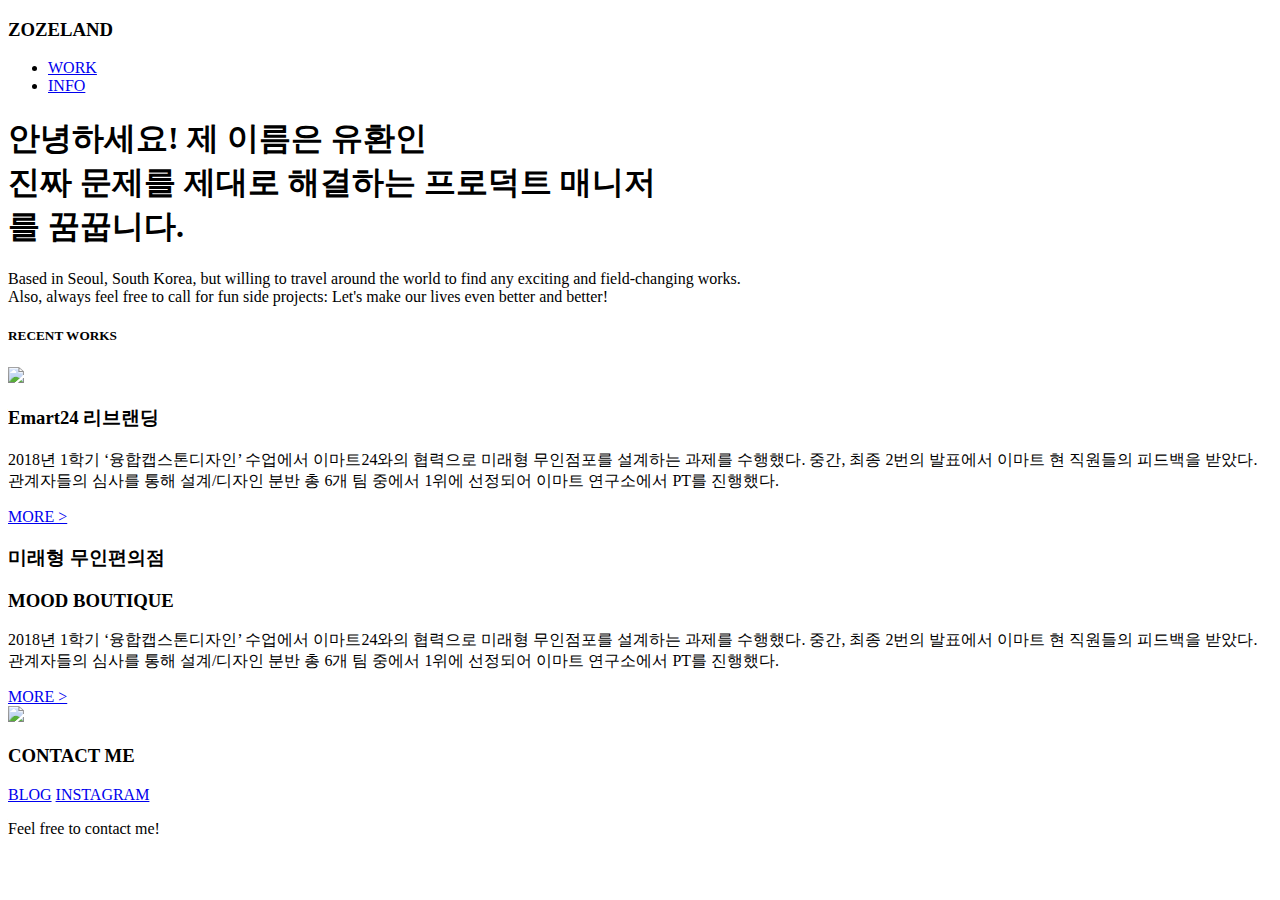
==== index.html @ daed5571 "index.html, css스타일 추가" ====
<!DOCTYPE html>
<html lang="ㅏㅐ">
<head>
    <meta charset="UTF-8">
    <meta name="viewport" content="width=device-width, initial-scale=1.0">
    <title>PORTFOLIO</title>

    <link rel="stylesheet" type="text/css" href="style.css">
    
    <link href="https://fonts.googleapis.com/css2?family=Montserrat:ital,wght@0,200;0,400;0,500;0,600;0,800;0,900;1,200;1,400;1,500;1,600;1,800;1,900&display=swap" rel="stylesheet">
    <link href="https://fonts.googleapis.com/css2?family=Noto+Sans+KR:wght@100;300;400;500;700;900&display=swap" rel="stylesheet">
</head>

<body>
    
    <div class="frame">

        <nav class="navigator">
            <h3 class="site-name">ZOZELAND</h3>
            <ul>
                <li><a class="nav-menu" href="index.html">WORK</a></li>
                <li><a class="nav-menu" href="info.html">INFO</a></li>
            </ul>
        </nav>
        

        <div class="dashboard">
            <h1 class="korean-comment">안녕하세요! 제 이름은 <a class="sample">유환인</a> <br> 
                <a class="highlight type1">진짜 문제</a>를 <a class="highlight type2">제대로</a> 해결하는 <a class="highlight type3">프로덕트 매니저</a><br>를 꿈꿉니다.</h1>

            <p class="english-comment">Based in Seoul, South Korea, but willing to travel around the world to find any exciting and field-changing works.<br>Also, always feel free to call for fun side projects: Let's make our lives even better and better!</p>

        </div>

        <h5 class="recent-menu">RECENT WORKS</h5>

        <div class="recent-works">
            <div class="article" id="arti1">
                <img class="thumbnail" id="thumb1" src="thumbnail1.png">
                <div class="article-info">
                    <h3 class="article-name" id="name1">Emart24 리브랜딩</h3>
                    <p class="article-comment">2018년 1학기 ‘융합캡스톤디자인’ 수업에서 이마트24와의 협력으로 미래형 무인점포를 설계하는 과제를 수행했다. 중간, 최종 2번의 발표에서 이마트 현 직원들의 피드백을 받았다. 관계자들의 심사를 통해 설계/디자인 분반 총 6개 팀 중에서 1위에 선정되어 이마트 연구소에서 PT를 진행했다.
                    </p>
                    <a class="more" href="https://developer.mozilla.org/ko/docs/Web/CSS/float" target="_blank">MORE ></a>
                </div>
            </div>

            <div class="article" id="arti2">
                <div class="article-info">
                    <h3 class="article-name" id="name2-1">미래형 무인편의점</h3>
                    <h3 class="article-name" id="name2-2">MOOD BOUTIQUE</h3>
                    <p class="article-comment" id="comment2">2018년 1학기 ‘융합캡스톤디자인’ 수업에서 이마트24와의 협력으로 미래형 무인점포를 설계하는 과제를 수행했다. 중간, 최종 2번의 발표에서 이마트 현 직원들의 피드백을 받았다. 관계자들의 심사를 통해 설계/디자인 분반 총 6개 팀 중에서 1위에 선정되어 이마트 연구소에서 PT를 진행했다.
                    </p>
                    <a class="more" href="https://developer.mozilla.org/ko/docs/Web/CSS/float">MORE ></a>
                </div>
                <img class="thumbnail" id="thumb2" src="thumbnail1.png">
            </div>


        </div>




        <footer class="footer">
            <h3 class="contact">CONTACT ME</h3>
            <div class="links">
                <a class="blog" href="https://zozeland.tistory.com/">BLOG</a>
                <a class="instagram" href="https://www.instagram.com/a_i_siteru/">INSTAGRAM</a>
            </div>
            <p>Feel free to contact me!</p>
        </footer>


    </div>


</body>
</html>
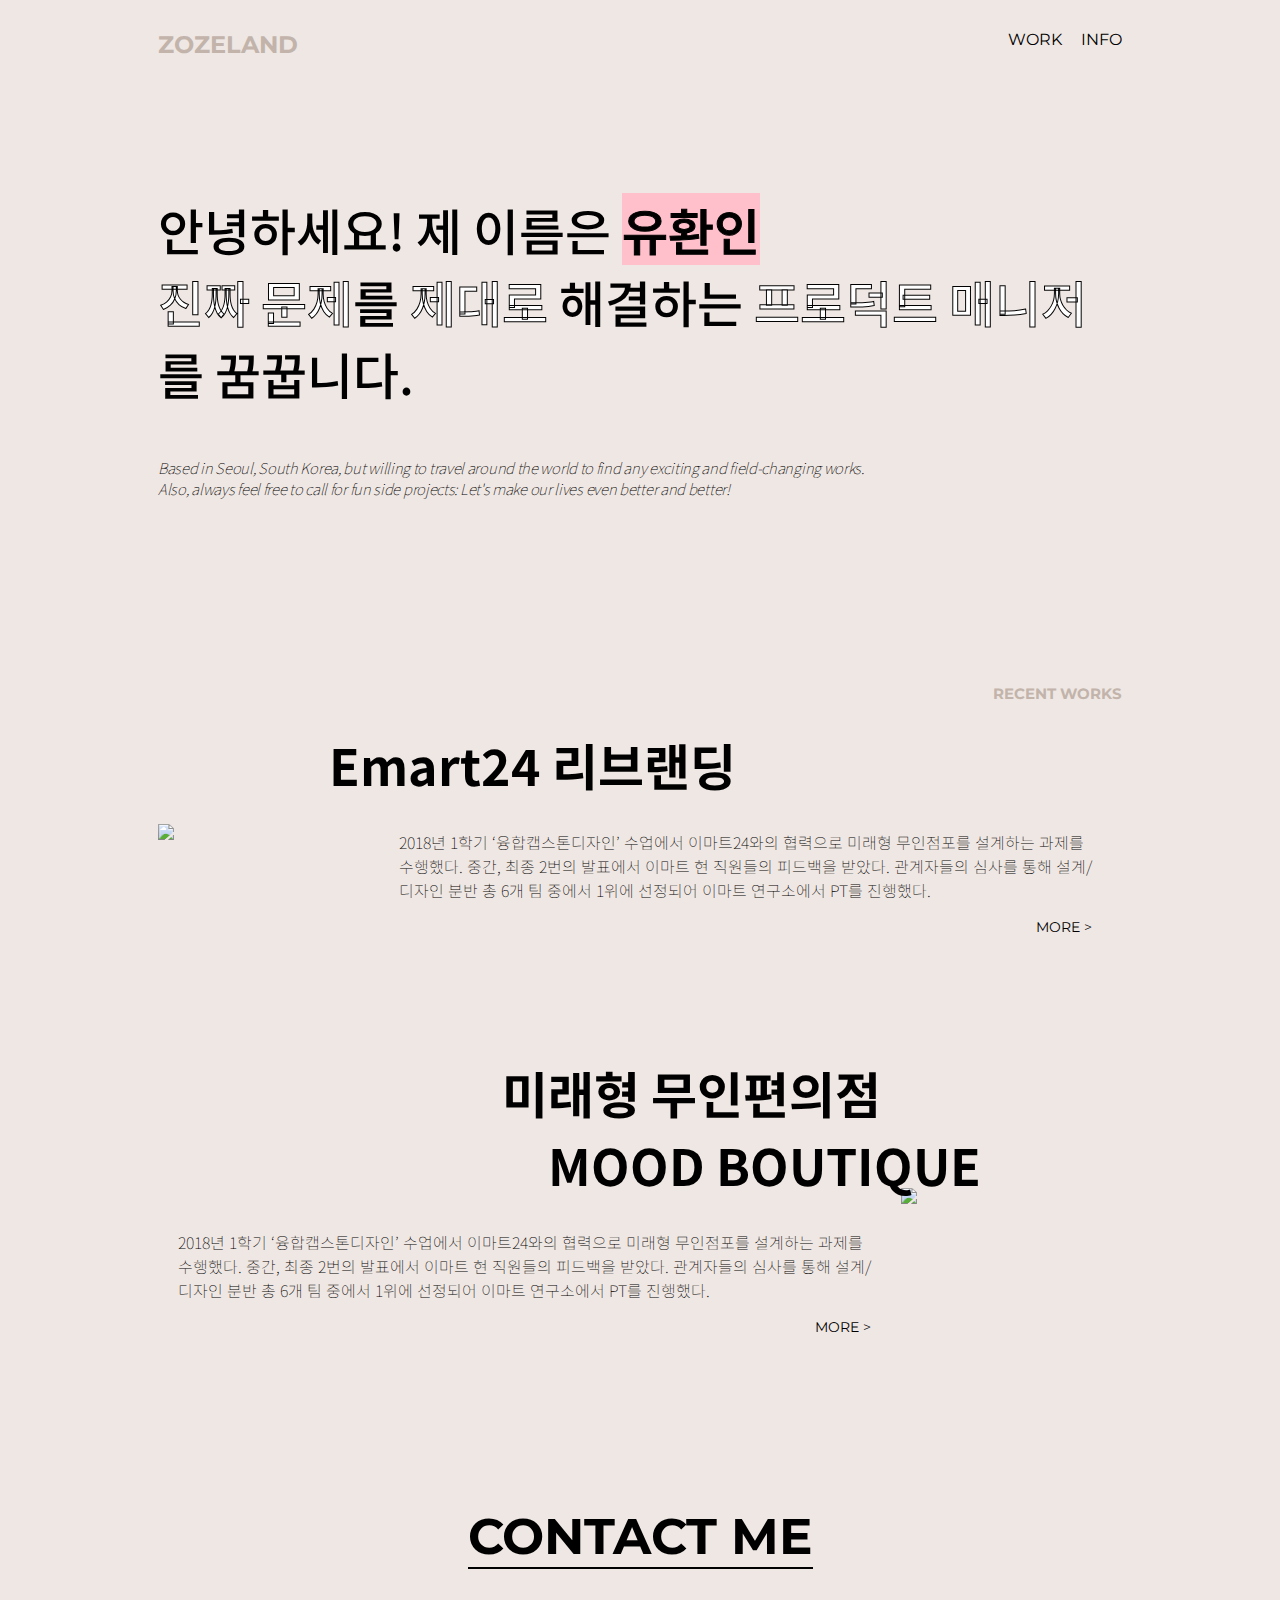
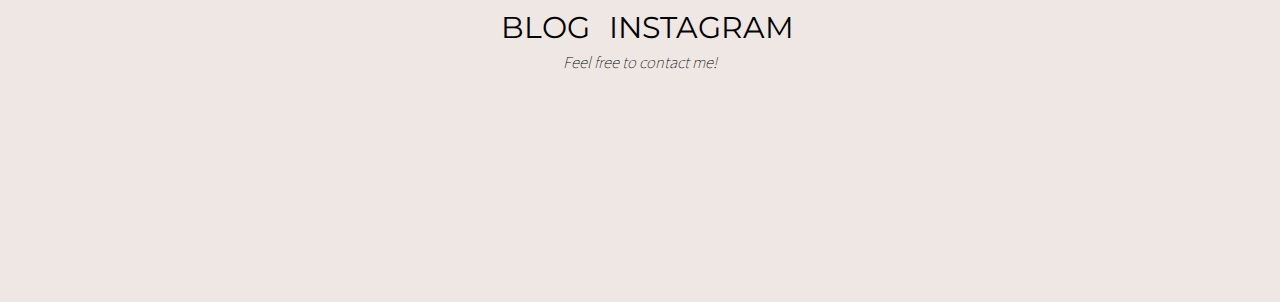
==== commit fba772c3: "style.css경로 수정" ====
--- a/index.html
+++ b/index.html
@@ -5,7 +5,7 @@
     <meta name="viewport" content="width=device-width, initial-scale=1.0">
     <title>PORTFOLIO</title>
 
-    <link rel="stylesheet" type="text/css" href="style.css">
+    <link rel="stylesheet" type="text/css" href="/style/style.css">
     
     <link href="https://fonts.googleapis.com/css2?family=Montserrat:ital,wght@0,200;0,400;0,500;0,600;0,800;0,900;1,200;1,400;1,500;1,600;1,800;1,900&display=swap" rel="stylesheet">
     <link href="https://fonts.googleapis.com/css2?family=Noto+Sans+KR:wght@100;300;400;500;700;900&display=swap" rel="stylesheet">
--- a/style/style.css
+++ b/style/style.css
@@ -0,0 +1,371 @@
+body{
+    background-color: #EFE7E3;
+}
+
+.frame{
+    margin: 30px 150px;
+    display: flex;
+    flex-direction: column;
+}
+
+
+/*navigator*/
+
+.navigator{
+    display: flex;
+    flex-direction: row;
+    justify-content: space-between;
+}
+
+li{
+    display: inline;
+    align-self: center;
+    margin:0;
+    margin-left: 15px;
+}
+
+ul{
+    margin:0;
+}
+
+.site-name{
+    margin:0;
+    font-family: 'Montserrat', sans-serif;
+    font-size: 24px;
+    color: #C2B4AB;
+}
+
+.nav-menu{
+    font-family: 'Montserrat', sans-serif;
+    font-weight: 400;
+    font-size: 16px;
+}
+
+a{
+    color: black;
+    text-decoration: none;
+}
+
+a:hover{
+    color: white;
+    transition: 0.3s;
+}
+
+
+/*dashboard*/
+
+
+.dashboard{
+    display: flex;
+    flex-direction: column;
+    margin-top: 100px;
+    margin-bottom: 70px;
+}
+
+.korean-comment{
+    font-family: 'Noto Sans KR', sans-serif;
+    font-weight: 500;
+    font-size: 50px;
+}
+
+.sample{
+    background-color: pink;
+    -webkit-text-stroke: 1px black;
+}
+
+.sample:hover{
+    background-color: transparent;
+    color: white;
+    -webkit-text-stroke: 1px black;
+    transition: none;
+}
+
+.highlight{
+    color: white;
+    -webkit-text-stroke: 1px black;
+}
+
+.highlight:hover{
+    background-color: pink;
+    color: black;
+    transition: none;
+}
+
+.type1:hover{
+    background-color: yellowgreen;
+}
+
+.type2:hover{
+    background-color: skyblue;
+}
+
+.type3:hover{
+    background-color: orange;
+}
+
+.english-comment{
+    font-family: 'Noto Sans KR', sans-serif;
+    font-weight: 100;
+    font-size: 15px;
+    font-style: italic;
+
+    letter-spacing: -0.3px;
+}
+
+
+/*recent works*/
+
+.recent-menu{
+    font-family: 'Montserrat', sans-serif;
+    font-size: 15px;
+    font-weight: 700;
+    color: #C2B4AB;
+    
+    text-align: right;
+    margin-top: 100px;
+}
+
+
+
+/*footer*/
+
+
+.footer{
+    display: flex;
+    flex-direction: column;
+    align-items: center;
+    margin-bottom: 200px;
+}
+
+.contact{
+    font-family: 'Montserrat', sans-serif;
+    font-size: 50px;
+    font-weight: 700;
+    color: black;
+    margin-bottom: 40px;
+    border-bottom: 2px solid black;
+}
+
+.links>a{
+    font-family: 'Montserrat', sans-serif;
+    font-size: 30px;
+    font-weight: 400;
+    margin-left: 15px;
+}
+
+.footer>p{
+    font-family: 'Noto Sans KR', sans-serif;
+    font-weight: 100;
+    font-size: 15px;
+    font-style: italic;
+    margin: 0;
+    margin-top: 5px;
+}
+
+
+
+
+/* INFO Section*/
+
+
+/*profile-section*/
+
+.profile-section{
+    display: flex;
+    flex-direction: row;
+    justify-content: center;
+    align-items: flex-start;
+
+    margin: 100px 100px;
+}
+
+
+#profile-picture{
+    width: 400px;
+    margin-right: 60px;
+}
+
+.introduction>h2{
+    margin: 0px;
+    font-family: 'Montserrat', sans-serif;
+    font-size: 35px;
+}
+
+.introduction>p{
+    font-family: 'Noto Sans KR', sans-serif;
+    font-weight: 300;
+    font-size: 16px;
+
+    margin-bottom: 40px;
+}
+
+#capability{
+    font-family: 'Montserrat', sans-serif;
+    font-weight: 400;
+    font-size: 20px;
+    font-style: italic;
+
+    line-height: 30px;
+}
+
+
+/*value section*/
+
+.value-menu{
+    font-family: 'Montserrat', sans-serif;
+    font-size: 35px;
+    margin: 30px 100px;
+}
+
+.value-section{
+    display: flex;
+    flex-direction: column;
+    justify-content: flex-start;
+    align-content: center;
+    margin: 100px 150px;
+    margin-top: 20px;
+}
+
+.value{
+    display: flex;
+    flex-direction: row;
+    margin-bottom: 40px;
+    align-items: center;
+
+}
+
+
+.value-icon{
+    width: 100px;
+    height: 100px;
+
+    border: 2px solid #C2B4AB;
+    border-radius: 100px;
+    padding: 15px;
+}
+
+.value-intro{
+    margin-left: 30px;
+}
+
+
+.value-name{
+    font-family: 'Montserrat', sans-serif;
+    font-weight: 700px;
+    margin-top: 0px;
+    margin-bottom: 10px;
+}
+
+.value-exp{
+    font-family: 'Noto Sans KR', sans-serif;
+    font-weight: 300;
+    font-size: 16px;
+
+    margin: 0px;
+}
+
+
+
+
+/*footer section*/
+
+.footer-comment{
+    text-align: center;
+}
+
+
+a[title="Freepik"]:hover{
+    color: black;
+    text-decoration: underline;
+}
+
+a[title="Flaticon"]:hover{
+    color: black;
+    text-decoration: underline;
+}
+
+
+/* RECENT WORKS */
+
+.recent-works{
+    display: flex;
+    flex-direction: column;
+}
+
+.article{
+    display: flex;
+    flex-direction: row;
+    margin-bottom: 120px;
+    align-items: center;
+}
+
+.thumbnail{
+    width: 600px;
+}
+
+.article-info{
+    margin: 0px 20px;
+}
+
+.article-name{
+    font-family: 'Noto Sans KR', sans-serif;
+    font-size: 50px;
+    margin-top: 0px;
+    margin-bottom: 30px;
+}
+
+.article-name:hover{
+    color: pink;
+    -webkit-text-stroke: 1px black;
+    transition: 0.3s;
+}
+
+
+
+.article-comment{
+    font-family: 'Noto Sans KR', sans-serif;
+    font-size: 16px;
+    font-weight: 100;
+}
+
+.more{
+    width: content;
+    height: content;
+    float: right;
+    margin-right: 10px;
+
+
+    font-family: 'Montserrat', sans-serif;
+    font-size: 14px;
+    background-color: transparent;
+    border: none;
+    outline: none;
+    padding: 0px;
+}
+
+
+#name1{
+    position: relative;
+    right: 70px;
+}
+
+#name1:hover{
+    color: skyblue;
+}
+
+#name2-1{
+    text-align: right;
+    position: relative;
+    left: 0px;
+    margin-bottom: 0px;
+}
+
+#name2-2{
+    text-align: right;
+    position: relative;
+    left: 100px;
+}
+
+#name2-2:hover{
+    color: orange;
+}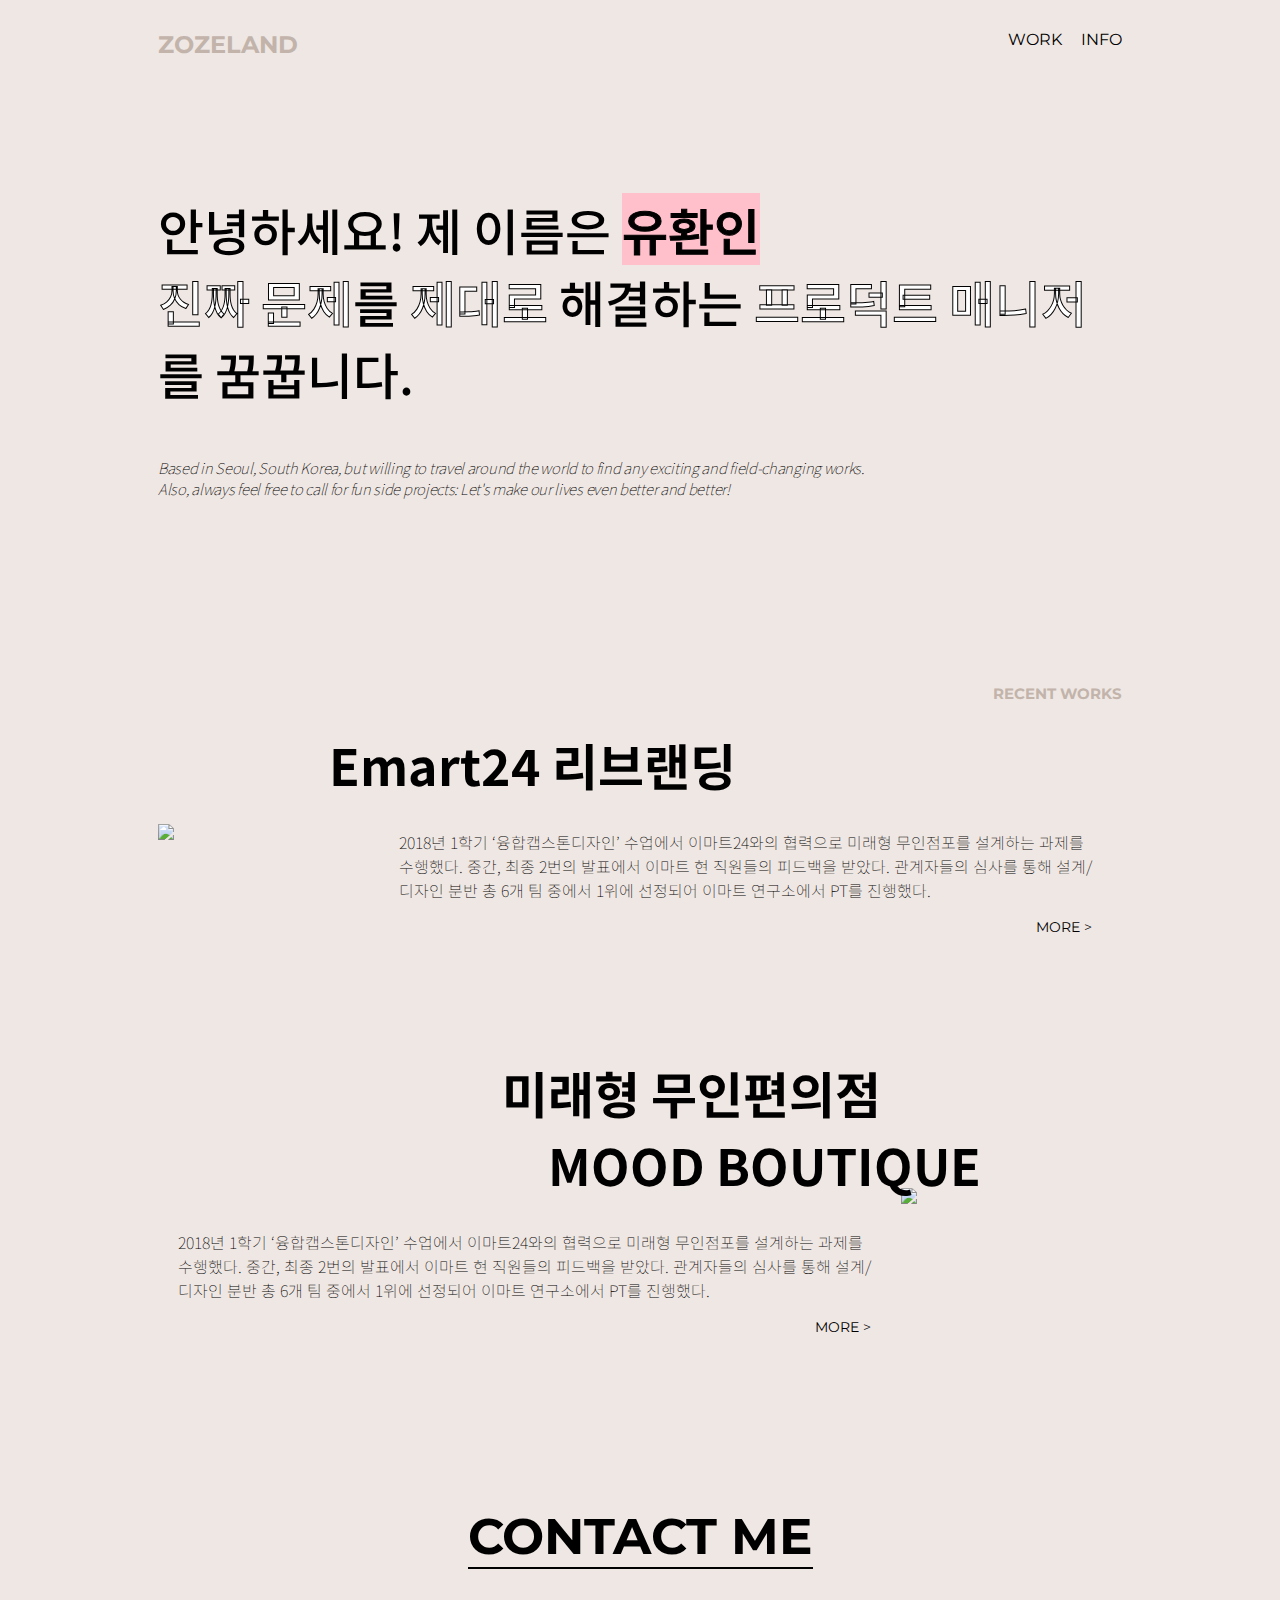
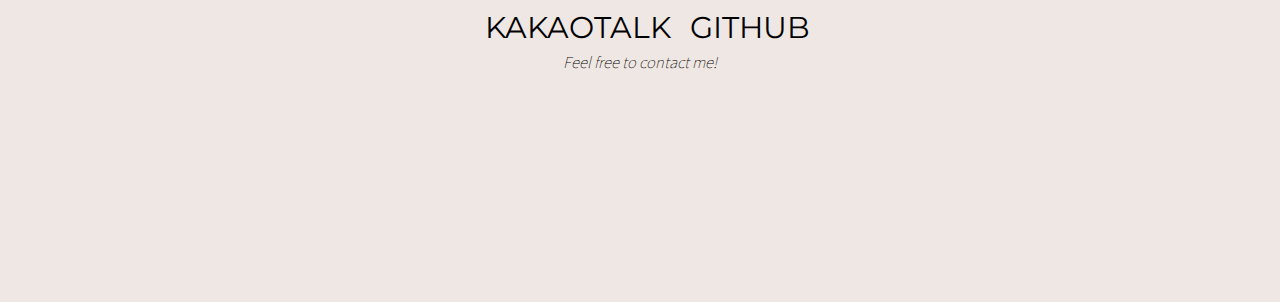
==== commit 39844fad: "info.html 추가, index.html 링크 수정" ====
--- a/index.html
+++ b/index.html
@@ -65,8 +65,8 @@
         <footer class="footer">
             <h3 class="contact">CONTACT ME</h3>
             <div class="links">
-                <a class="blog" href="https://zozeland.tistory.com/">BLOG</a>
-                <a class="instagram" href="https://www.instagram.com/a_i_siteru/">INSTAGRAM</a>
+                <a class="kakaotalk" href="https://open.kakao.com/o/sq2VndWf">KAKAOTALK</a>
+                <a class="github" href="https://github.com/yoohwanihn">GITHUB</a>
             </div>
             <p>Feel free to contact me!</p>
         </footer>
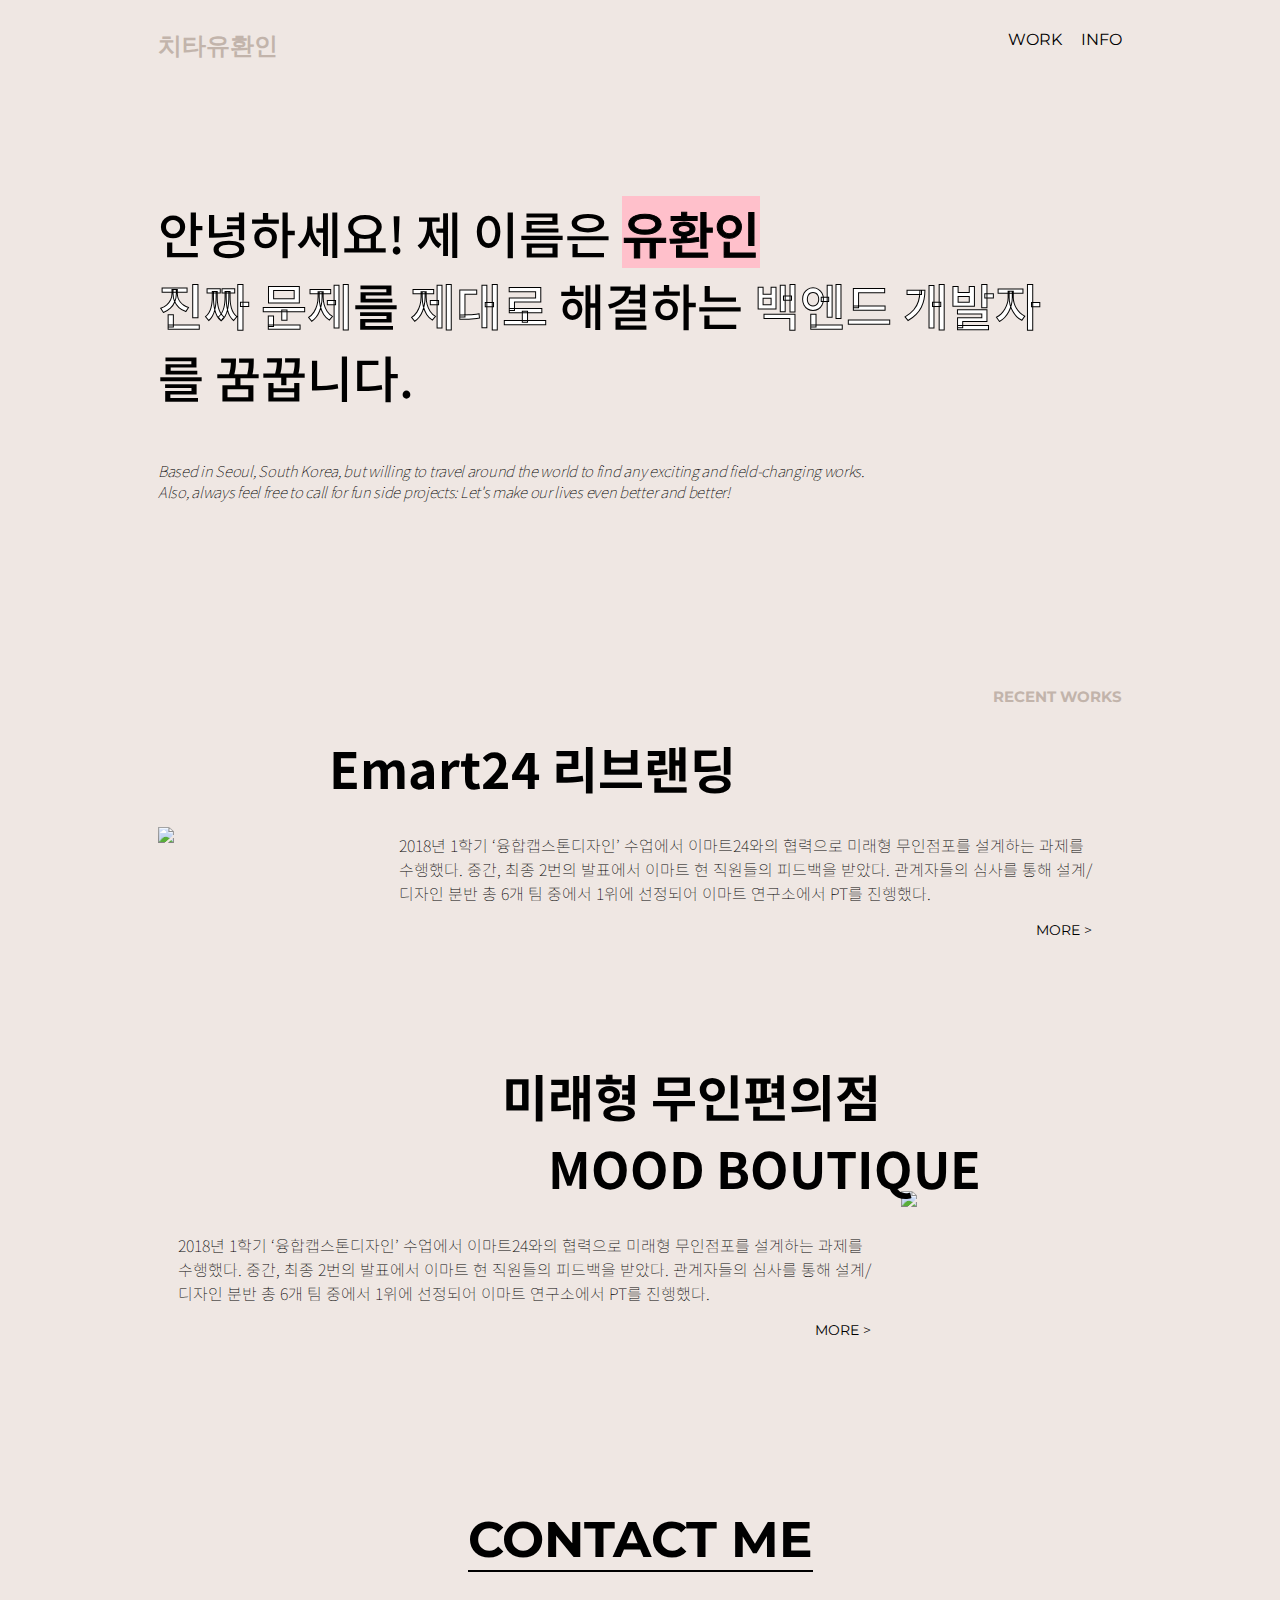
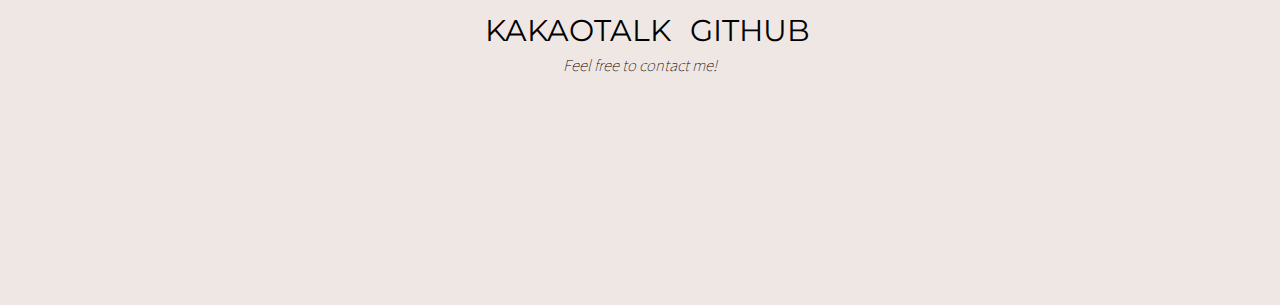
==== commit fb7cad48: "html수정-1" ====
--- a/index.html
+++ b/index.html
@@ -16,7 +16,7 @@
     <div class="frame">
 
         <nav class="navigator">
-            <h3 class="site-name">ZOZELAND</h3>
+            <h3 class="site-name">치타유환인</h3>
             <ul>
                 <li><a class="nav-menu" href="index.html">WORK</a></li>
                 <li><a class="nav-menu" href="info.html">INFO</a></li>
@@ -26,7 +26,7 @@
 
         <div class="dashboard">
             <h1 class="korean-comment">안녕하세요! 제 이름은 <a class="sample">유환인</a> <br> 
-                <a class="highlight type1">진짜 문제</a>를 <a class="highlight type2">제대로</a> 해결하는 <a class="highlight type3">프로덕트 매니저</a><br>를 꿈꿉니다.</h1>
+                <a class="highlight type1">진짜 문제</a>를 <a class="highlight type2">제대로</a> 해결하는 <a class="highlight type3">백엔드 개발자</a><br>를 꿈꿉니다.</h1>
 
             <p class="english-comment">Based in Seoul, South Korea, but willing to travel around the world to find any exciting and field-changing works.<br>Also, always feel free to call for fun side projects: Let's make our lives even better and better!</p>
 
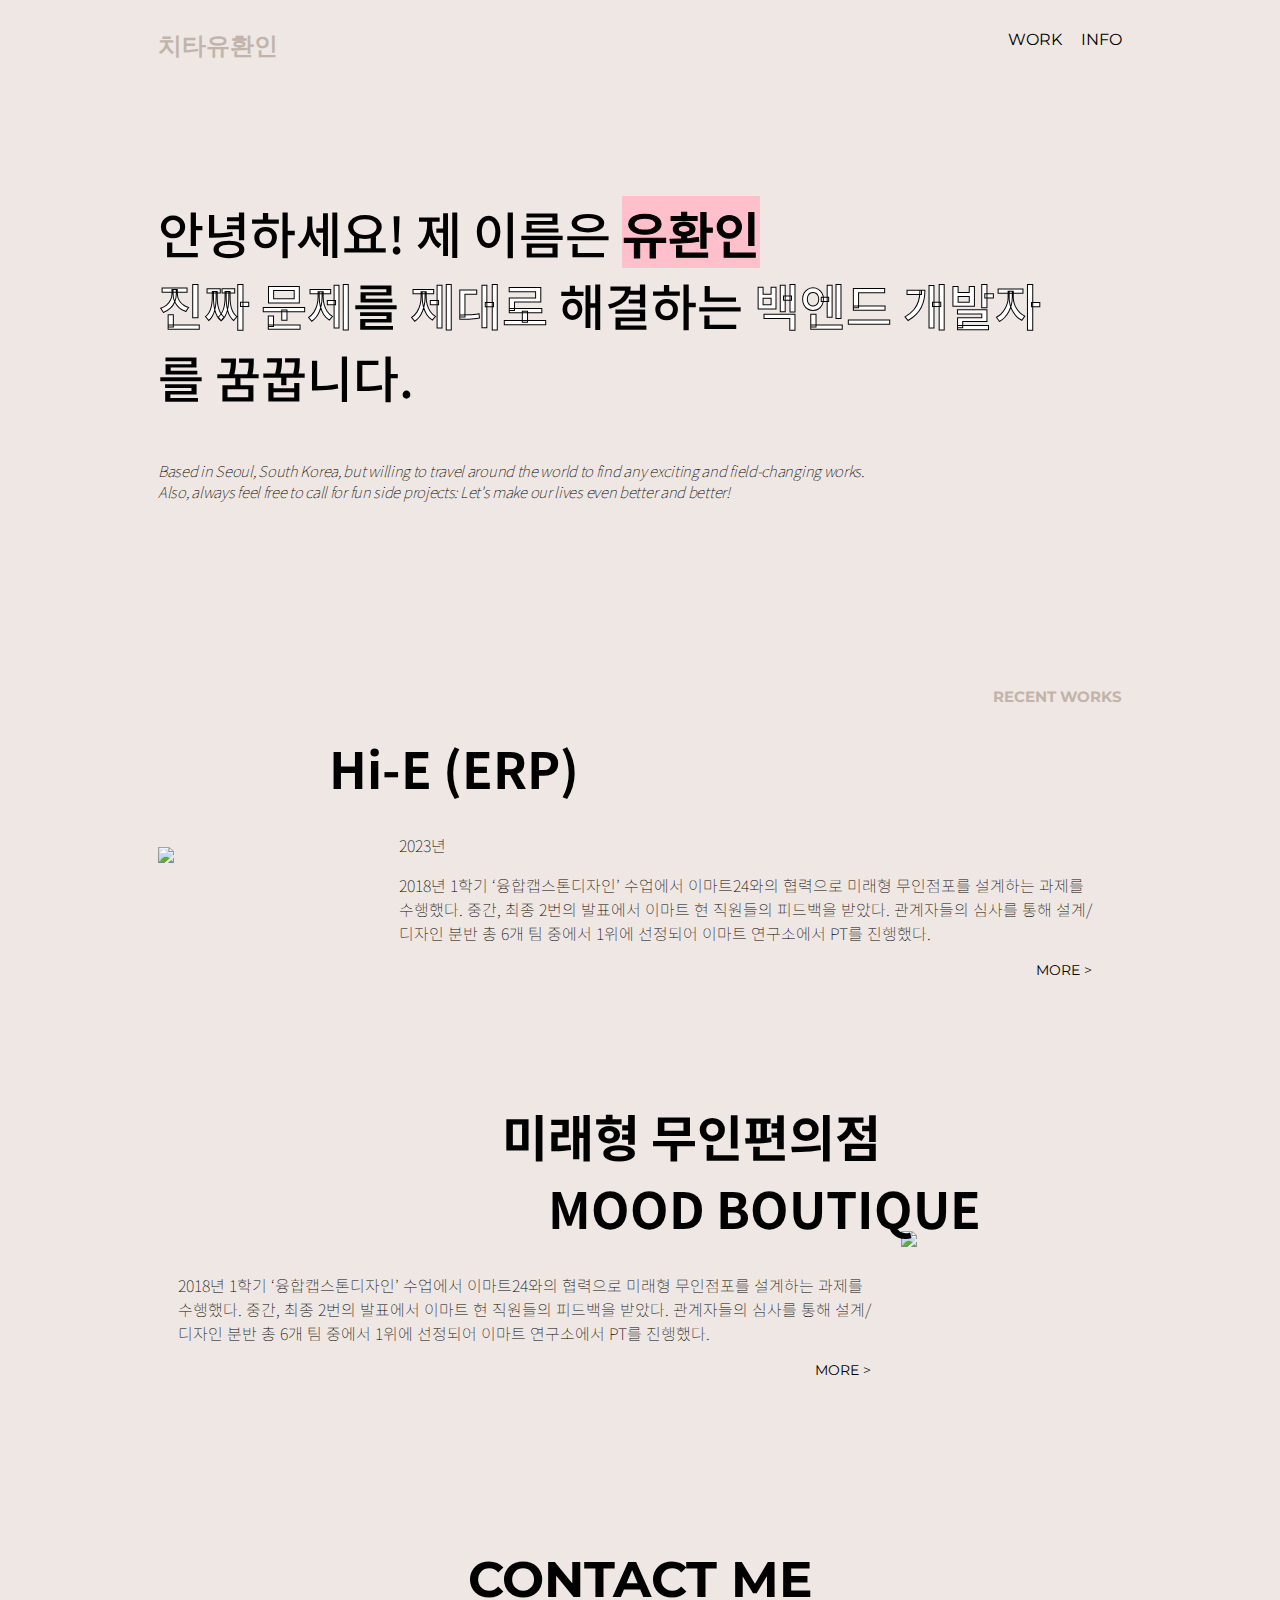
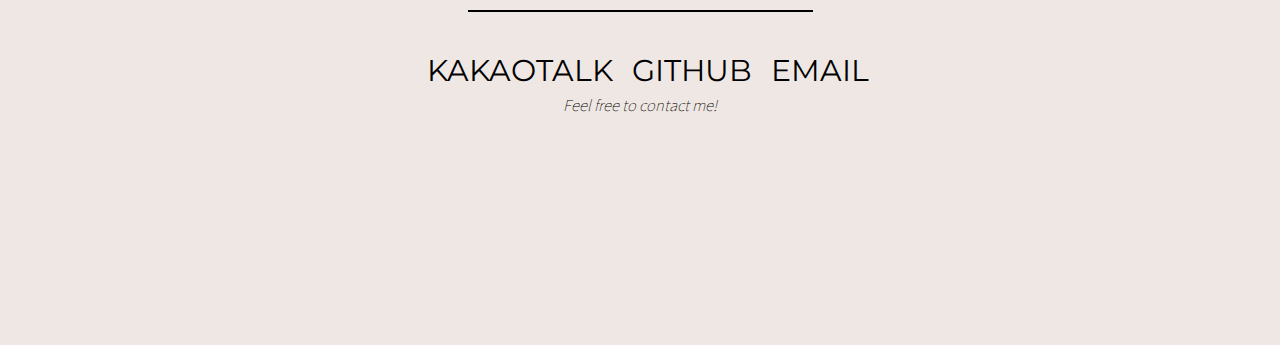
==== commit 55434e2a: "메일 추가" ====
--- a/index.html
+++ b/index.html
@@ -38,7 +38,9 @@
             <div class="article" id="arti1">
                 <img class="thumbnail" id="thumb1" src="thumbnail1.png">
                 <div class="article-info">
-                    <h3 class="article-name" id="name1">Emart24 리브랜딩</h3>
+                    <h3 class="article-name" id="name1">Hi-E (ERP)</h3>
+                    <p class="article-comment">2023년 
+                    </p>
                     <p class="article-comment">2018년 1학기 ‘융합캡스톤디자인’ 수업에서 이마트24와의 협력으로 미래형 무인점포를 설계하는 과제를 수행했다. 중간, 최종 2번의 발표에서 이마트 현 직원들의 피드백을 받았다. 관계자들의 심사를 통해 설계/디자인 분반 총 6개 팀 중에서 1위에 선정되어 이마트 연구소에서 PT를 진행했다.
                     </p>
                     <a class="more" href="https://developer.mozilla.org/ko/docs/Web/CSS/float" target="_blank">MORE ></a>
@@ -67,6 +69,7 @@
             <div class="links">
                 <a class="kakaotalk" href="https://open.kakao.com/o/sq2VndWf">KAKAOTALK</a>
                 <a class="github" href="https://github.com/yoohwanihn">GITHUB</a>
+                <a class="email" href="mailto:iibuzz@naver.com">EMAIL</a>
             </div>
             <p>Feel free to contact me!</p>
         </footer>
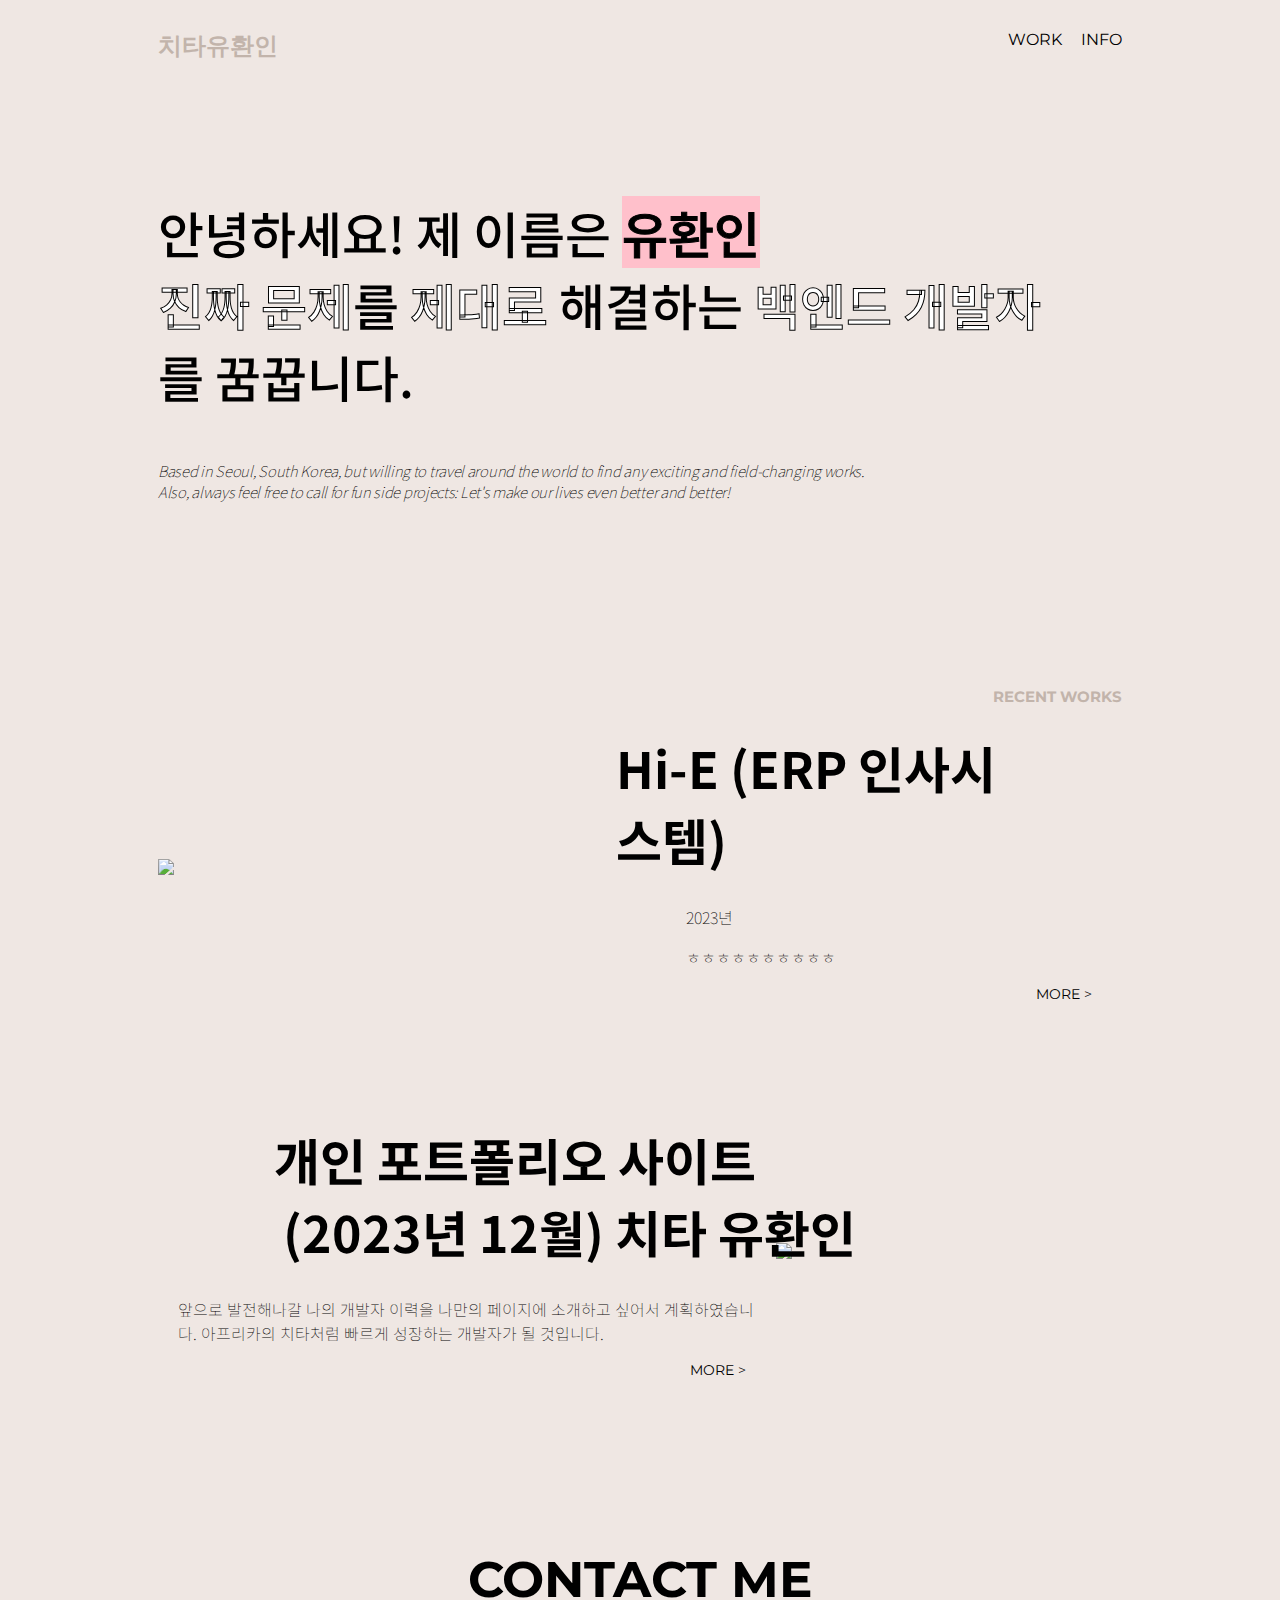
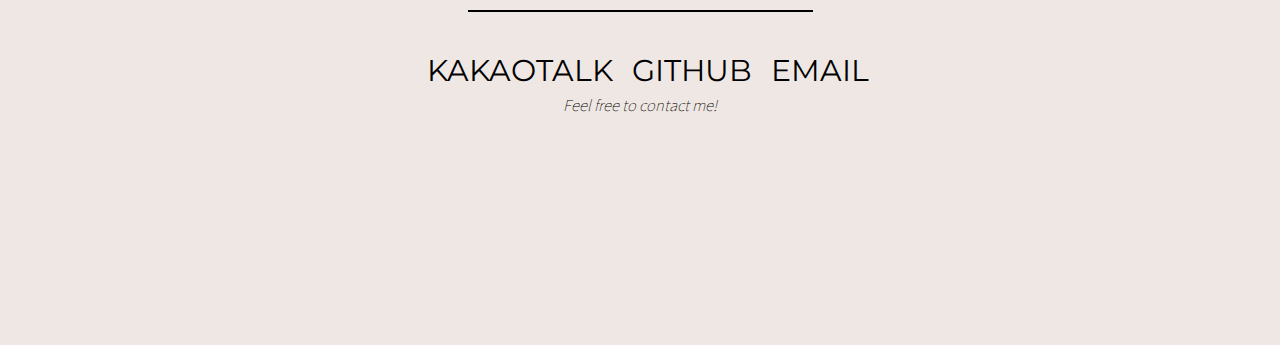
==== commit 41ce89a8: "정보 수정-1" ====
--- a/index.html
+++ b/index.html
@@ -38,22 +38,22 @@
             <div class="article" id="arti1">
                 <img class="thumbnail" id="thumb1" src="thumbnail1.png">
                 <div class="article-info">
-                    <h3 class="article-name" id="name1">Hi-E (ERP)</h3>
+                    <h3 class="article-name" id="name1">Hi-E (ERP 인사시스템)</h3>
                     <p class="article-comment">2023년 
                     </p>
-                    <p class="article-comment">2018년 1학기 ‘융합캡스톤디자인’ 수업에서 이마트24와의 협력으로 미래형 무인점포를 설계하는 과제를 수행했다. 중간, 최종 2번의 발표에서 이마트 현 직원들의 피드백을 받았다. 관계자들의 심사를 통해 설계/디자인 분반 총 6개 팀 중에서 1위에 선정되어 이마트 연구소에서 PT를 진행했다.
+                    <p class="article-comment">ㅎㅎㅎㅎㅎㅎㅎㅎㅎㅎ
                     </p>
-                    <a class="more" href="https://developer.mozilla.org/ko/docs/Web/CSS/float" target="_blank">MORE ></a>
+                    <a class="more" href="https://github.com/yoohwanihn/Hi-E" target="_blank">MORE ></a>
                 </div>
             </div>
 
             <div class="article" id="arti2">
                 <div class="article-info">
-                    <h3 class="article-name" id="name2-1">미래형 무인편의점</h3>
-                    <h3 class="article-name" id="name2-2">MOOD BOUTIQUE</h3>
-                    <p class="article-comment" id="comment2">2018년 1학기 ‘융합캡스톤디자인’ 수업에서 이마트24와의 협력으로 미래형 무인점포를 설계하는 과제를 수행했다. 중간, 최종 2번의 발표에서 이마트 현 직원들의 피드백을 받았다. 관계자들의 심사를 통해 설계/디자인 분반 총 6개 팀 중에서 1위에 선정되어 이마트 연구소에서 PT를 진행했다.
+                    <h3 class="article-name" id="name2-1">개인 포트폴리오 사이트</h3>
+                    <h3 class="article-name" id="name2-2">(2023년 12월) 치타 유환인</h3>
+                    <p class="article-comment" id="comment2">앞으로 발전해나갈 나의 개발자 이력을 나만의 페이지에 소개하고 싶어서 계획하였습니다. 아프리카의 치타처럼 빠르게 성장하는 개발자가 될 것입니다. 
                     </p>
-                    <a class="more" href="https://developer.mozilla.org/ko/docs/Web/CSS/float">MORE ></a>
+                    <a class="more" href="https://github.com/yoohwanihn/yoohwanihn.github.io">MORE ></a>
                 </div>
                 <img class="thumbnail" id="thumb2" src="thumbnail1.png">
             </div>
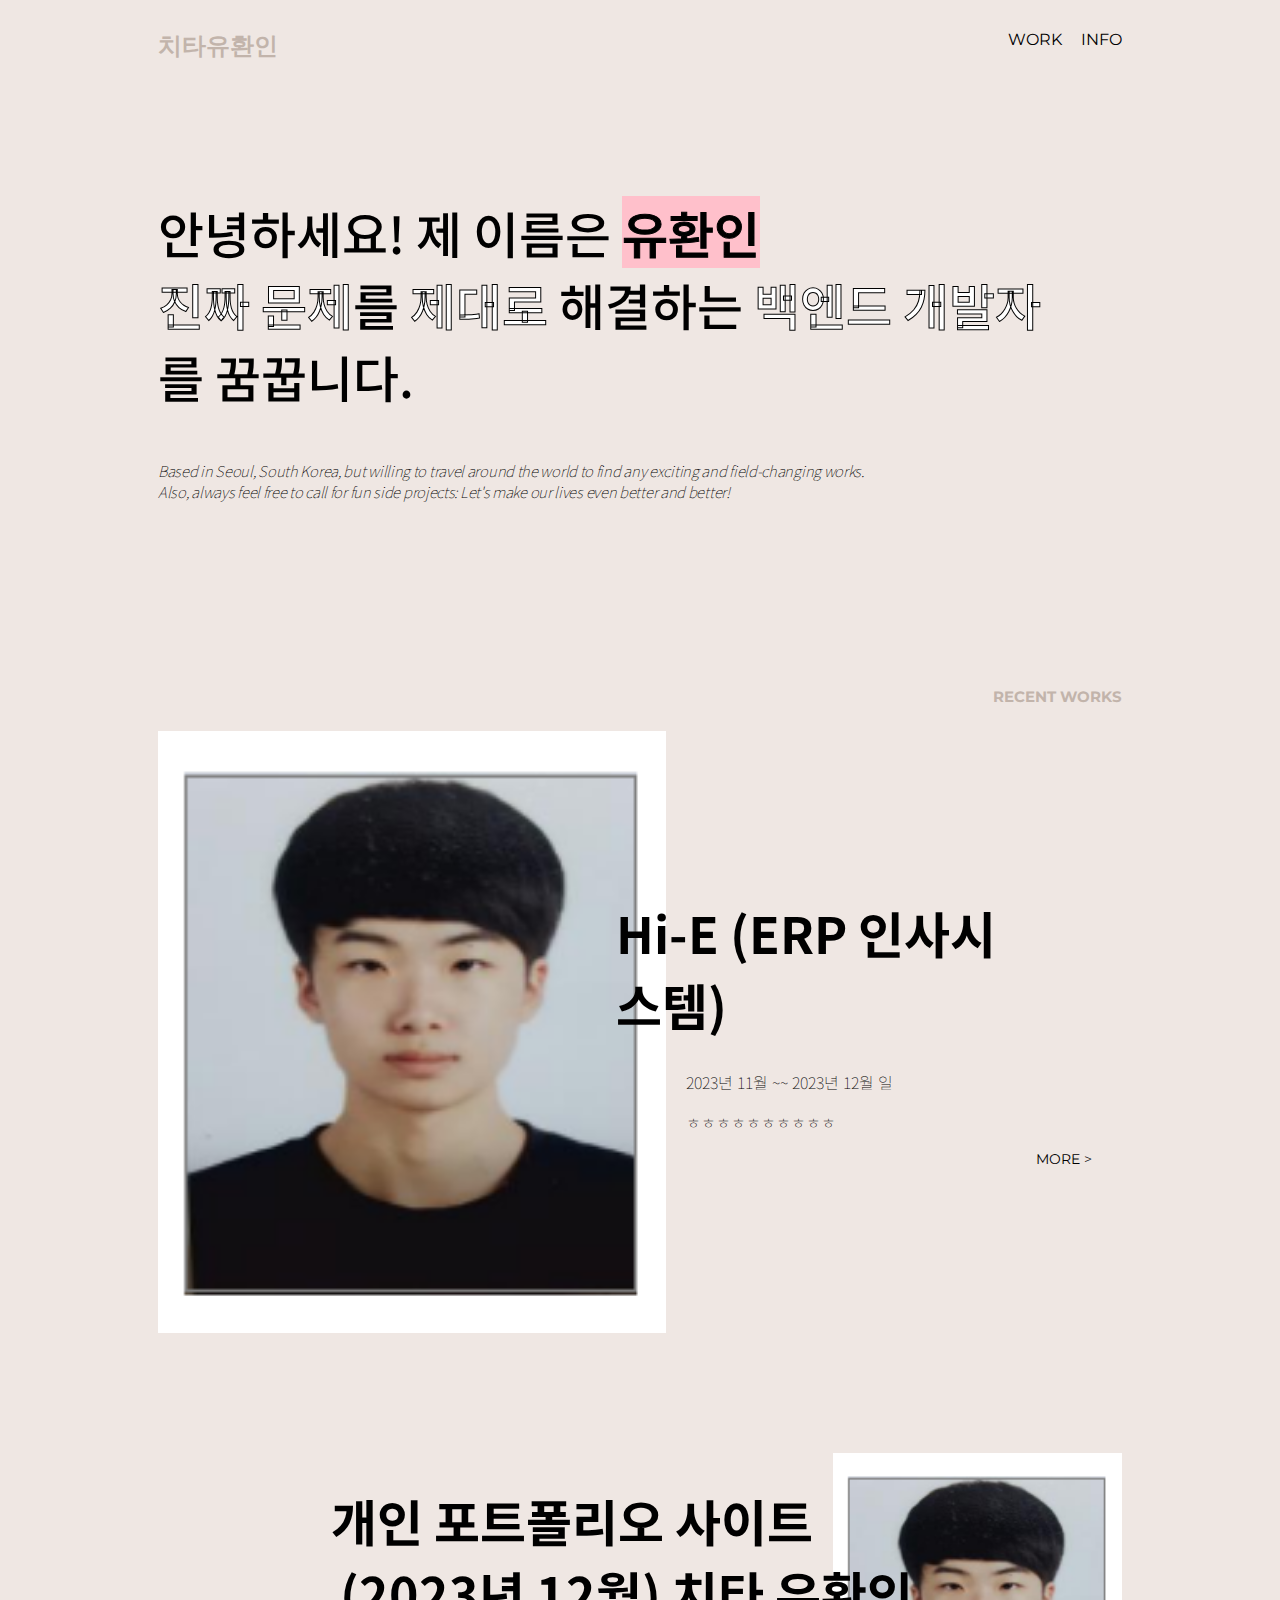
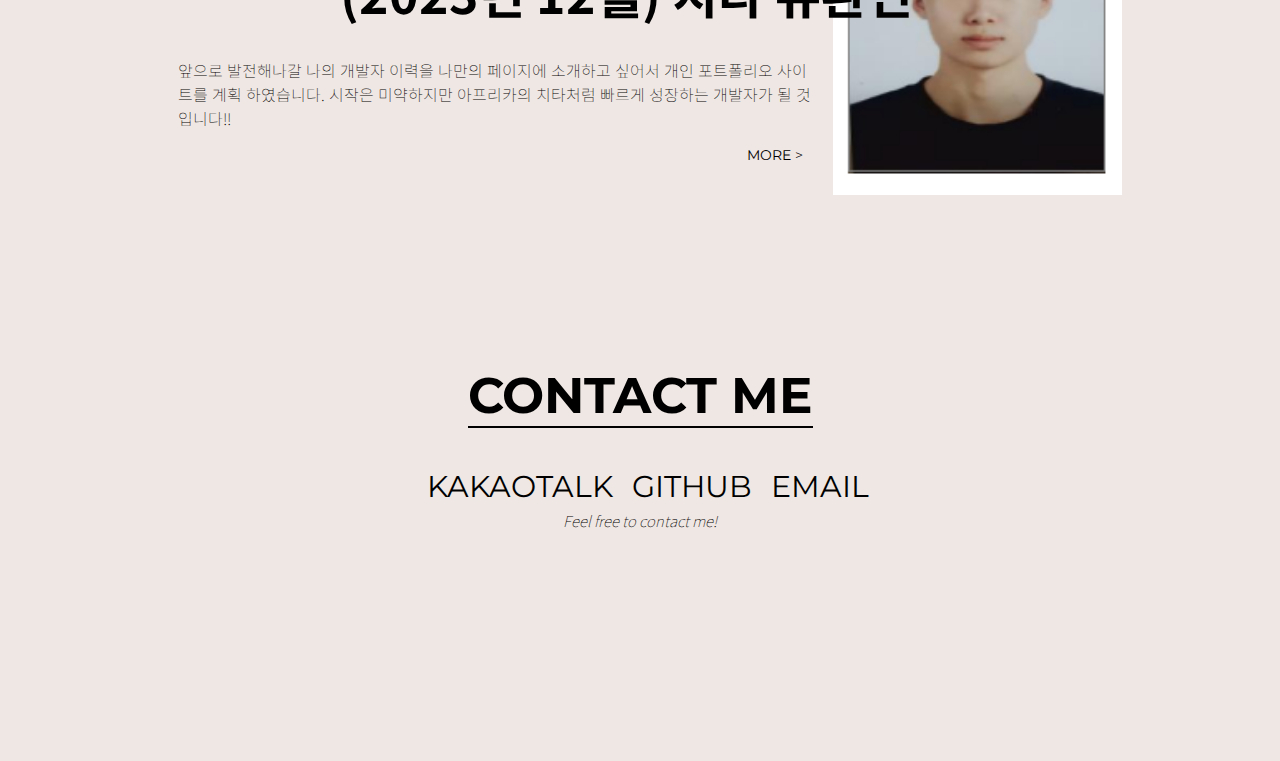
==== commit 1f89f755: "정보 수정-3" ====
--- a/index.html
+++ b/index.html
@@ -36,12 +36,12 @@
 
         <div class="recent-works">
             <div class="article" id="arti1">
-                <img class="thumbnail" id="thumb1" src="thumbnail1.png">
+                <img class="thumbnail" id="thumb1" src="/img/aa34c835-142b-4d6c-b4e6-6ab1d54f34d4_스크린샷 2023-12-19 174551.png">
                 <div class="article-info">
                     <h3 class="article-name" id="name1">Hi-E (ERP 인사시스템)</h3>
-                    <p class="article-comment">2023년 
+                    <p class="article-comment">2023년 11월 ~~ 2023년 12월 일
                     </p>
-                    <p class="article-comment">ㅎㅎㅎㅎㅎㅎㅎㅎㅎㅎ
+                    <p class="article-comment">ㅎㅎㅎㅎㅎㅎㅎㅎㅎㅎ  
                     </p>
                     <a class="more" href="https://github.com/yoohwanihn/Hi-E" target="_blank">MORE ></a>
                 </div>
@@ -51,11 +51,11 @@
                 <div class="article-info">
                     <h3 class="article-name" id="name2-1">개인 포트폴리오 사이트</h3>
                     <h3 class="article-name" id="name2-2">(2023년 12월) 치타 유환인</h3>
-                    <p class="article-comment" id="comment2">앞으로 발전해나갈 나의 개발자 이력을 나만의 페이지에 소개하고 싶어서 계획하였습니다. 아프리카의 치타처럼 빠르게 성장하는 개발자가 될 것입니다. 
+                    <p class="article-comment" id="comment2">앞으로 발전해나갈 나의 개발자 이력을 나만의 페이지에 소개하고 싶어서 개인 포트폴리오 사이트를 계획 하였습니다. 시작은 미약하지만 아프리카의 치타처럼 빠르게 성장하는 개발자가 될 것입니다!!
                     </p>
                     <a class="more" href="https://github.com/yoohwanihn/yoohwanihn.github.io">MORE ></a>
                 </div>
-                <img class="thumbnail" id="thumb2" src="thumbnail1.png">
+                <img class="thumbnail" id="thumb2" src="/img//aa34c835-142b-4d6c-b4e6-6ab1d54f34d4_스크린샷 2023-12-19 174551.png">
             </div>
 
 
--- a/style/style.css
+++ b/style/style.css
@@ -162,9 +162,6 @@
     margin-top: 5px;
 }
 
-
-
-
 /* INFO Section*/
 
 
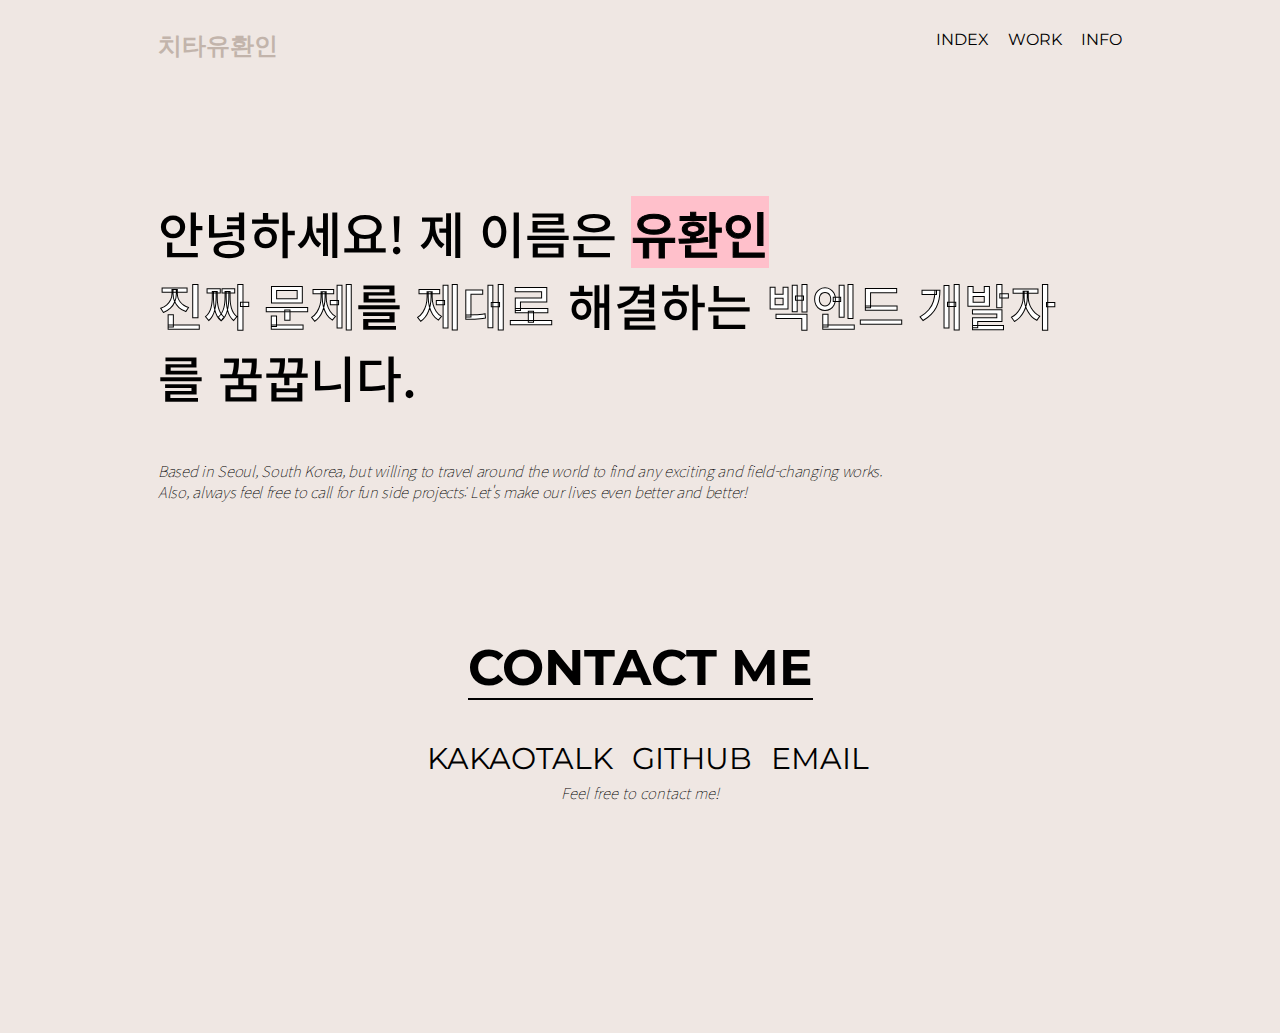
==== commit eec3bcce: "work페이지 추가, 네비바 수정" ====
--- a/index.html
+++ b/index.html
@@ -1,5 +1,5 @@
 <!DOCTYPE html>
-<html lang="ㅏㅐ">
+<html lang="ko">
 <head>
     <meta charset="UTF-8">
     <meta name="viewport" content="width=device-width, initial-scale=1.0">
@@ -12,17 +12,15 @@
 </head>
 
 <body>
-    
     <div class="frame">
-
         <nav class="navigator">
-            <h3 class="site-name">치타유환인</h3>
+            <a href="index.html"><h3 class="site-name">치타유환인</h3></a>
             <ul>
-                <li><a class="nav-menu" href="index.html">WORK</a></li>
+                <li><a class="nav-menu" href="index.html">INDEX</a></li>
+                <li><a class="nav-menu" href="work.html">WORK</a></li>
                 <li><a class="nav-menu" href="info.html">INFO</a></li>
             </ul>
         </nav>
-        
 
         <div class="dashboard">
             <h1 class="korean-comment">안녕하세요! 제 이름은 <a class="sample">유환인</a> <br> 
@@ -31,38 +29,6 @@
             <p class="english-comment">Based in Seoul, South Korea, but willing to travel around the world to find any exciting and field-changing works.<br>Also, always feel free to call for fun side projects: Let's make our lives even better and better!</p>
 
         </div>
-
-        <h5 class="recent-menu">RECENT WORKS</h5>
-
-        <div class="recent-works">
-            <div class="article" id="arti1">
-                <img class="thumbnail" id="thumb1" src="/img/aa34c835-142b-4d6c-b4e6-6ab1d54f34d4_스크린샷 2023-12-19 174551.png">
-                <div class="article-info">
-                    <h3 class="article-name" id="name1">Hi-E (ERP 인사시스템)</h3>
-                    <p class="article-comment">2023년 11월 ~~ 2023년 12월 일
-                    </p>
-                    <p class="article-comment">ㅎㅎㅎㅎㅎㅎㅎㅎㅎㅎ  
-                    </p>
-                    <a class="more" href="https://github.com/yoohwanihn/Hi-E" target="_blank">MORE ></a>
-                </div>
-            </div>
-
-            <div class="article" id="arti2">
-                <div class="article-info">
-                    <h3 class="article-name" id="name2-1">개인 포트폴리오 사이트</h3>
-                    <h3 class="article-name" id="name2-2">(2023년 12월) 치타 유환인</h3>
-                    <p class="article-comment" id="comment2">앞으로 발전해나갈 나의 개발자 이력을 나만의 페이지에 소개하고 싶어서 개인 포트폴리오 사이트를 계획 하였습니다. 시작은 미약하지만 아프리카의 치타처럼 빠르게 성장하는 개발자가 될 것입니다!!
-                    </p>
-                    <a class="more" href="https://github.com/yoohwanihn/yoohwanihn.github.io">MORE ></a>
-                </div>
-                <img class="thumbnail" id="thumb2" src="/img//aa34c835-142b-4d6c-b4e6-6ab1d54f34d4_스크린샷 2023-12-19 174551.png">
-            </div>
-
-
-        </div>
-
-
-
 
         <footer class="footer">
             <h3 class="contact">CONTACT ME</h3>
@@ -73,10 +39,6 @@
             </div>
             <p>Feel free to contact me!</p>
         </footer>
-
-
     </div>
-
-
 </body>
 </html>